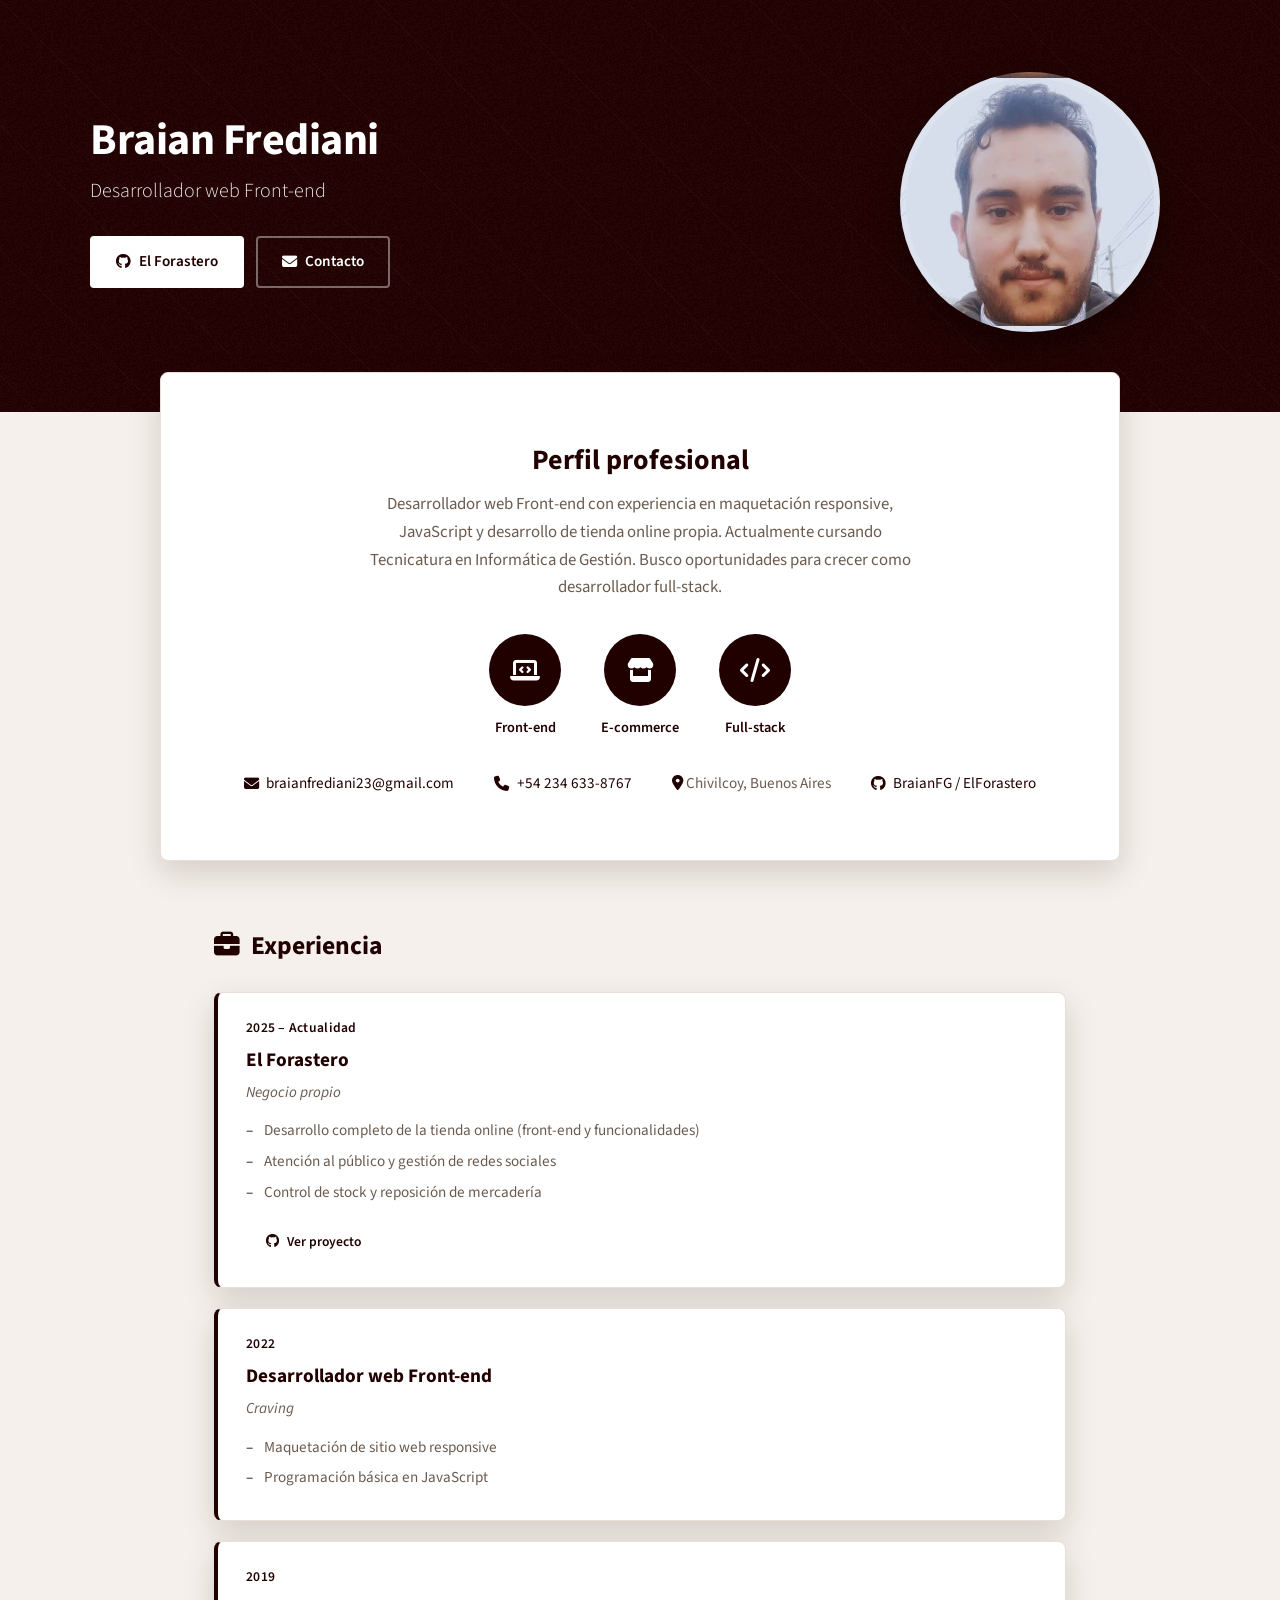
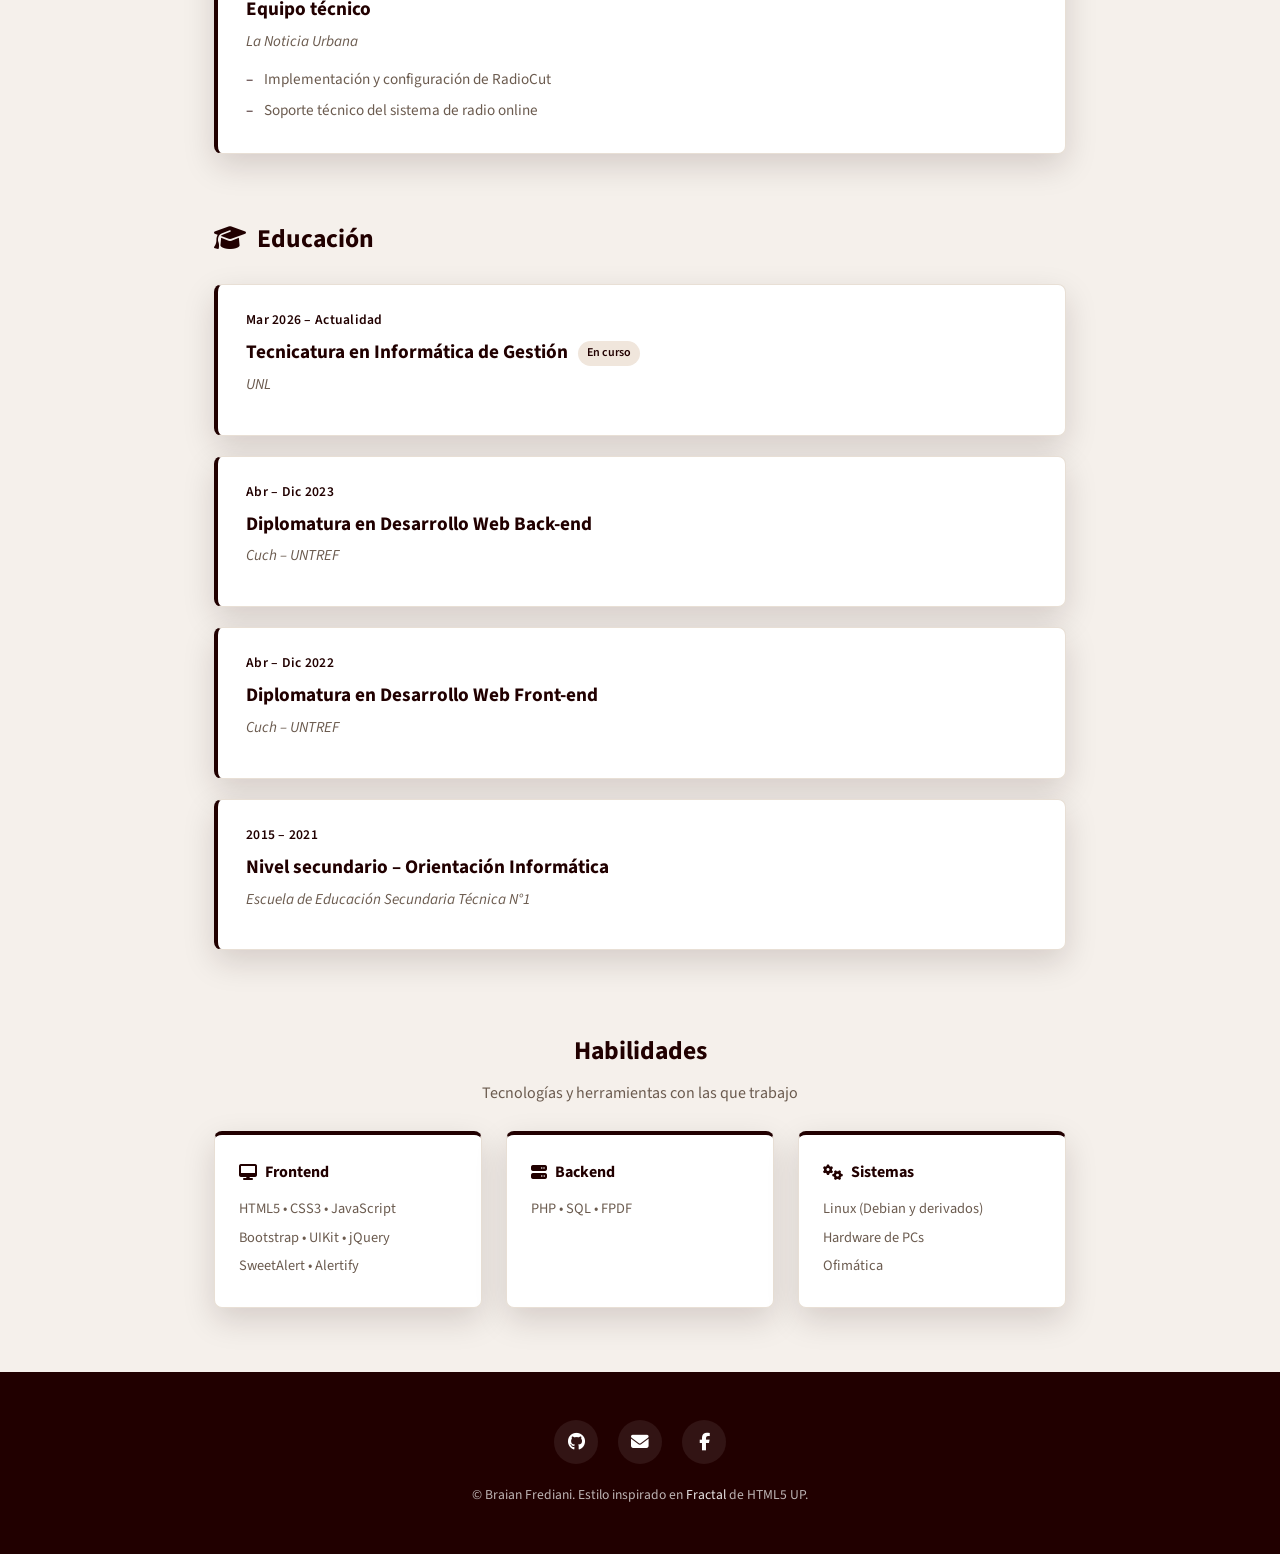
==== braian/index.html @ c2167bab "Update index.html" ====
<!DOCTYPE html>
<html lang="es">
<head>
  <meta charset="UTF-8">
  <meta name="viewport" content="width=device-width, initial-scale=1.0">
  <title>Braian Frediani | Desarrollador Front-end</title>
  <!-- Descripción SEO -->
  <meta name="description" content="Desarrollador web Front-end con experiencia en maquetación responsive, JavaScript y desarrollo de tienda online propia. Actualmente cursando Tecnicatura en Informática de Gestión. Busco oportunidades para crecer como desarrollador full-stack.">
  <meta name="author" content="Braian Frediani">
  <!-- Open Graph -->
  <meta property="og:type" content="website">
  <meta property="og:title" content="Braian Frediani | Desarrollador Front-end">
  <meta property="og:description" content="Desarrollador web Front-end con experiencia en maquetación responsive, JavaScript y desarrollo de tienda online propia. Actualmente cursando Tecnicatura en Informática de Gestión. Busco oportunidades para crecer como desarrollador full-stack.">
  <meta property="og:image" content="images/braian.jpeg">
  <meta property="og:image:alt" content="Foto de Braian Frediani">
  <meta property="og:locale" content="es_AR">
  <!-- Twitter Card -->
  <meta name="twitter:card" content="summary">
  <meta name="twitter:title" content="Braian Frediani | Desarrollador Front-end">
  <meta name="twitter:description" content="Desarrollador web Front-end con experiencia en maquetación responsive, JavaScript y desarrollo de tienda online propia. Actualmente cursando Tecnicatura en Informática de Gestión. Busco oportunidades para crecer como desarrollador full-stack.">
  <meta name="twitter:image" content="images/braian.jpeg">
  <link rel="preconnect" href="https://fonts.googleapis.com">
  <link rel="preconnect" href="https://fonts.gstatic.com" crossorigin>
  <link href="https://fonts.googleapis.com/css2?family=Source+Sans+3:wght@300;400;600;700&display=swap" rel="stylesheet">
  <link rel="stylesheet" href="https://cdnjs.cloudflare.com/ajax/libs/font-awesome/6.5.1/css/all.min.css">
  <style>
    :root {
      --bg: #f5f0eb;
      --white: #ffffff;
      --text: #210000;
      --muted: #6b5b4f;
      --accent: #210000;
      --accent-dark: #210000;
      --accent-light: #3a1a0a;
      --dark: #210000;
      --dark-soft: #3a1a0a;
      --border: #e8dfd5;
      --shadow: 0 0.5rem 1.5rem rgba(33, 0, 0, 0.12);
      --card-shadow: 0 0.75rem 2rem rgba(33, 0, 0, 0.15);
    }
    * {
      margin: 0;
      padding: 0;
      box-sizing: border-box;
    }
    html {
      scroll-behavior: smooth;
    }
    body {
      font-family: 'Source Sans 3', system-ui, -apple-system, sans-serif;
      background: var(--bg);
      color: var(--text);
      line-height: 1.65;
      font-size: 16px;
    }
    a {
      color: var(--accent);
      text-decoration: none;
      transition: color 0.2s;
    }
    a:hover {
      color: var(--accent-light);
    }

    /* ========== HEADER (estilo Fractal) ========== */
    #header {
      background: #210000;
      color: #fff;
      padding: 4.5rem 2rem 5rem;
      position: relative;
      overflow: hidden;
        background-image: url('../assets/css/images/overlay.png'), url('../assets/css/images/pattern-size1.svg');
    }
    #header .inner {
      max-width: 1100px;
      margin: 0 auto;
      display: grid;
      grid-template-columns: 1fr 320px;
      gap: 3rem;
      align-items: center;
    }
    #header h1 {
      font-size: 2.75rem;
      font-weight: 700;
      letter-spacing: -0.5px;
      line-height: 1.15;
      margin-bottom: 0.5rem;
    }
    #header h1 a {
      color: #fff;
      text-decoration: none;
    }
    #header .role {
      font-size: 1.25rem;
      font-weight: 300;
      opacity: 0.9;
      margin-bottom: 1.75rem;
    }
    #header .actions {
      list-style: none;
      display: flex;
      flex-wrap: wrap;
      gap: 0.75rem;
    }

    .button {
      display: inline-flex;
      align-items: center;
      gap: 0.5rem;
      padding: 0.7rem 1.5rem;
      border-radius: 4px;
      font-weight: 600;
      font-size: 0.95rem;
      transition: all 0.2s;
      border: 2px solid transparent;
      cursor: pointer;
    }
    .button.primary {
      background: #fff;
      color: #210000;
    }
    .button.primary:hover {
      background: #f0e6dc;
      color: #210000;
    }
    .button.secondary {
      background: transparent;
      border-color: rgba(255,255,255,0.4);
      color: #fff;
    }
    .button.secondary:hover {
      border-color: #fff;
      color: #fff;
    }
    /* Avatar estilo círculo */
    .header-avatar {
      width: 260px;
      height: 260px;
      border-radius: 50%;
      background-image: url('../images/braian.jpeg');
      background-size: cover;
      background-position: center;
      border: 6px solid rgba(255,255,255,0.15);
      box-shadow: 0 1rem 2.5rem rgba(0,0,0,0.4);
      margin: 0 auto;
    }
    /* ========== SECCIONES ========== */
    .wrapper {
      max-width: 900px;
      margin: 0 auto;
      padding: 4rem 1.5rem;
    }
    .wrapper.special {
      text-align: center;
      background: var(--white);
      box-shadow: var(--card-shadow);
      margin-top: -2.5rem;
      border-radius: 8px;
      position: relative;
      z-index: 2;
      max-width: 960px;
      border: 1px solid var(--border);
    }
    .wrapper.special h2 {
      font-size: 1.75rem;
      font-weight: 700;
      color: var(--dark);
      margin-bottom: 0.5rem;
    }
    .wrapper.special p.lead {
      color: var(--muted);
      max-width: 560px;
      margin: 0 auto 2rem;
      font-size: 1.05rem;
    }
    /* Iconos estilo Fractal */
    .icons-major {
      list-style: none;
      display: flex;
      justify-content: center;
      flex-wrap: wrap;
      gap: 2.5rem;
      margin-top: 1.5rem;
    }
    .icons-major li {
      text-align: center;
    }
    .icons-major .icon {
      display: inline-flex;
      align-items: center;
      justify-content: center;
      width: 4.5rem;
      height: 4.5rem;
      border-radius: 50%;
      background: var(--accent);
      color: #fff;
      font-size: 1.5rem;
      margin-bottom: 0.6rem;
      transition: transform 0.2s, background 0.2s;
    }
    .icons-major li:hover .icon {
      transform: scale(1.08);
      background: var(--accent-light);
    }
    .icons-major span.label {
      display: block;
      font-size: 0.9rem;
      font-weight: 600;
      color: var(--dark);
    }
    /* Contacto rápido */
    .contact-bar {
      display: flex;
      flex-wrap: wrap;
      justify-content: center;
      gap: 1.5rem 2.5rem;
      margin-top: 2rem;
      font-size: 0.95rem;
      color: var(--muted);
    }
    .contact-bar a {
      display: inline-flex;
      align-items: center;
      gap: 0.45rem;
      color: var(--text);
    }
    .contact-bar a:hover {
      color: var(--accent);
    }
    .contact-bar i {
      color: var(--accent);
    }
    /* ========== CARDS DE EXPERIENCIA / EDUCACIÓN ========== */
    .cards-grid {
      display: grid;
      grid-template-columns: 1fr;
      gap: 1.25rem;
      margin-top: 0.5rem;
    }
    .exp-card {
      background: var(--white);
      border-radius: 8px;
      padding: 1.5rem 1.75rem;
      box-shadow: var(--card-shadow);
      border: 1px solid var(--border);
      border-left: 4px solid var(--accent);
      transition: transform 0.2s, box-shadow 0.2s;
      text-align: left;
    }
    .exp-card:hover {
      transform: translateY(-2px);
      box-shadow: 0 1rem 2.5rem rgba(33, 0, 0, 0.18);
    }
    .exp-card .meta {
      font-size: 0.85rem;
      color: var(--accent);
      font-weight: 600;
      margin-bottom: 0.35rem;
      letter-spacing: 0.02em;
    }
    .exp-card h3 {
      font-size: 1.2rem;
      font-weight: 700;
      color: var(--dark);
      margin-bottom: 0.2rem;
    }
    .exp-card .company {
      font-style: italic;
      color: var(--muted);
      font-size: 0.95rem;
      margin-bottom: 0.85rem;
    }
    .exp-card ul {
      list-style: none;
      padding-left: 0;
      margin-bottom: 0;
    }
    .exp-card ul li {
      position: relative;
      padding-left: 1.15rem;
      margin-bottom: 0.35rem;
      color: var(--muted);
      font-size: 0.95rem;
    }
    .exp-card ul li::before {
      content: "–";
      position: absolute;
      left: 0;
      color: var(--accent);
    }
    .exp-card .card-actions {
      margin-top: 1rem;
    }
    .badge {
      display: inline-block;
      background: #f0e6dc;
      color: var(--dark);
      font-size: 0.75rem;
      font-weight: 600;
      padding: 0.15rem 0.55rem;
      border-radius: 999px;
      margin-left: 0.4rem;
      vertical-align: middle;
    }
    /* Skills grid */
    .skills-grid {
      display: grid;
      grid-template-columns: repeat(auto-fit, minmax(220px, 1fr));
      gap: 1.5rem;
      margin-top: 1.5rem;
    }
    .skill-card {
      background: var(--white);
      border-radius: 8px;
      padding: 1.5rem;
      box-shadow: var(--card-shadow);
      border: 1px solid var(--border);
      border-top: 4px solid var(--accent);
      transition: transform 0.2s, box-shadow 0.2s;
    }
    .skill-card:hover {
      transform: translateY(-3px);
      box-shadow: 0 1rem 2.5rem rgba(33, 0, 0, 0.2);
    }
    .skill-card h4 {
      font-size: 1rem;
      font-weight: 700;
      margin-bottom: 0.75rem;
      color: var(--dark);
      display: flex;
      align-items: center;
      gap: 0.5rem;
    }
    .skill-card h4 i {
      color: var(--accent);
    }
    .skill-card ul {
      list-style: none;
      font-size: 0.9rem;
      color: var(--muted);
    }
    .skill-card ul li {
      margin-bottom: 0.3rem;
    }
    /* Section titles */
    .section-title {
      font-size: 1.6rem;
      font-weight: 700;
      color: var(--dark);
      margin-bottom: 1.5rem;
    }
    .section-title i {
      color: var(--accent);
      margin-right: 0.4rem;
    }
    /* ========== FOOTER ========== */
    #footer {
      background: #210000;
      color: rgba(255,255,255,0.7);
      text-align: center;
      padding: 3rem 1.5rem;
    }
    #footer .icons {
      list-style: none;
      display: flex;
      justify-content: center;
      gap: 1.25rem;
      margin-bottom: 1.25rem;
    }
    #footer .icons a {
      display: inline-flex;
      align-items: center;
      justify-content: center;
      width: 2.75rem;
      height: 2.75rem;
      border-radius: 50%;
      background: rgba(255,255,255,0.08);
      color: #fff;
      font-size: 1.1rem;
      transition: background 0.2s;
    }
    #footer .icons a:hover {
      background: rgba(255,255,255,0.2);
      color: #fff;
    }
    #footer .copyright {
      font-size: 0.85rem;
    }
    #footer .copyright a {
      color: rgba(255,255,255,0.9);
    }
    /* ========== RESPONSIVE ========== */
    @media (max-width: 900px) {
      #header .inner {
        grid-template-columns: 1fr;
        text-align: center;
      }
      .header-avatar {
        width: 200px;
        height: 200px;
        order: -1;
      }
      #header .actions {
        justify-content: center;
      }
      #header h1 {
        font-size: 2.2rem;
      }
    }
    @media (max-width: 480px) {
      #header {
        padding: 3rem 1.25rem 4rem;
      }
      #header h1 {
        font-size: 1.85rem;
      }
      .wrapper.special {
        margin-top: -1.5rem;
        padding: 2.5rem 1.25rem;
      }
      .icons-major {
        gap: 1.5rem;
      }
      .exp-card {
        padding: 1.25rem 1.35rem;
      }
    }
  </style>
</head>
<body>
  <!-- Header estilo Fractal -->
  <header id="header">
    <div class="inner">
      <div class="content">
        <h1><a href="#">Braian Frediani</a></h1>
        <p class="role">Desarrollador web Front-end</p>
        <ul class="actions">
          <li>
            <a href="https://github.com/BraianFG/ElForastero" target="_blank" rel="noopener" class="button primary">
              <i class="fab fa-github"></i> El Forastero
            </a>
          </li>
          <li>
            <a href="mailto:braianfrediani23@gmail.com" class="button secondary">
              <i class="fas fa-envelope"></i> Contacto
            </a>
          </li>
        </ul>
      </div>
      <div class="header-avatar" role="img" aria-label="Foto de Braian Frediani"></div>
    </div>
  </header>

  <!-- Sección especial: Perfil + Contacto -->
  <section class="wrapper special">
    <h2>Perfil profesional</h2>
    <p class="lead">
      Desarrollador web Front-end con experiencia en maquetación responsive, JavaScript y desarrollo de tienda online propia. Actualmente cursando Tecnicatura en Informática de Gestión. Busco oportunidades para crecer como desarrollador full-stack.
    </p>
    <ul class="icons-major">
      <li>
        <span class="icon"><i class="fas fa-laptop-code"></i></span>
        <span class="label">Front-end</span>
      </li>
      <li>
        <span class="icon"><i class="fas fa-store"></i></span>
        <span class="label">E-commerce</span>
      </li>
      <li>
        <span class="icon"><i class="fas fa-code"></i></span>
        <span class="label">Full-stack</span>
      </li>
    </ul>
    <div class="contact-bar">
      <a href="mailto:braianfrediani23@gmail.com"><i class="fas fa-envelope"></i> braianfrediani23@gmail.com</a>
      <a href="tel:+542346338767"><i class="fas fa-phone"></i> +54 234 633-8767</a>
      <span><i class="fas fa-map-marker-alt"></i> Chivilcoy, Buenos Aires</span>
      <a href="https://github.com/BraianFG/ElForastero" target="_blank" rel="noopener"><i class="fab fa-github"></i> BraianFG / ElForastero</a>
    </div>
  </section>

  <!-- Experiencia -->
  <section class="wrapper" id="experiencia">
    <h2 class="section-title">
      <i class="fas fa-briefcase"></i> Experiencia
    </h2>
    <div class="cards-grid">
      <article class="exp-card">
        <div class="meta">2025 – Actualidad</div>
        <h3>El Forastero</h3>
        <div class="company">Negocio propio</div>
        <ul>
          <li>Desarrollo completo de la tienda online (front-end y funcionalidades)</li>
          <li>Atención al público y gestión de redes sociales</li>
          <li>Control de stock y reposición de mercadería</li>
        </ul>
        <div class="card-actions">
          <a href="https://github.com/BraianFG/ElForastero" target="_blank" rel="noopener" class="button primary" style="font-size:0.85rem; padding:0.5rem 1.1rem;">
            <i class="fab fa-github"></i> Ver proyecto
          </a>
        </div>
      </article>

      <article class="exp-card">
        <div class="meta">2022</div>
        <h3>Desarrollador web Front-end</h3>
        <div class="company">Craving</div>
        <ul>
          <li>Maquetación de sitio web responsive</li>
          <li>Programación básica en JavaScript</li>
        </ul>
      </article>

      <article class="exp-card">
        <div class="meta">2019</div>
        <h3>Equipo técnico</h3>
        <div class="company">La Noticia Urbana</div>
        <ul>
          <li>Implementación y configuración de RadioCut</li>
          <li>Soporte técnico del sistema de radio online</li>
        </ul>
      </article>
    </div>
  </section>

  <!-- Educación -->
  <section class="wrapper" style="padding-top:0;" id="educacion">
    <h2 class="section-title">
      <i class="fas fa-graduation-cap"></i> Educación
    </h2>
    <div class="cards-grid">
      <article class="exp-card">
        <div class="meta">Mar 2026 – Actualidad</div>
        <h3>Tecnicatura en Informática de Gestión <span class="badge">En curso</span></h3>
        <div class="company">UNL</div>
      </article>

      <article class="exp-card">
        <div class="meta">Abr – Dic 2023</div>
        <h3>Diplomatura en Desarrollo Web Back-end</h3>
        <div class="company">Cuch – UNTREF</div>
      </article>

      <article class="exp-card">
        <div class="meta">Abr – Dic 2022</div>
        <h3>Diplomatura en Desarrollo Web Front-end</h3>
        <div class="company">Cuch – UNTREF</div>
      </article>

      <article class="exp-card">
        <div class="meta">2015 – 2021</div>
        <h3>Nivel secundario – Orientación Informática</h3>
        <div class="company">Escuela de Educación Secundaria Técnica N°1</div>
      </article>
    </div>
  </section>

  <!-- Habilidades -->
  <section class="wrapper" style="padding-top:1rem; padding-bottom:4rem;" id="habilidades">
    <h2 class="section-title" style="text-align:center; margin-bottom:0.5rem;">
      Habilidades
    </h2>
    <p style="text-align:center; color:var(--muted); margin-bottom:1.5rem;">Tecnologías y herramientas con las que trabajo</p>
    <div class="skills-grid">
      <div class="skill-card">
        <h4><i class="fas fa-desktop"></i> Frontend</h4>
        <ul>
          <li>HTML5 • CSS3 • JavaScript</li>
          <li>Bootstrap • UIKit • jQuery</li>
          <li>SweetAlert • Alertify</li>
        </ul>
      </div>
      <div class="skill-card">
        <h4><i class="fas fa-server"></i> Backend</h4>
        <ul>
          <li>PHP • SQL • FPDF</li>
        </ul>
      </div>
      <div class="skill-card">
        <h4><i class="fas fa-cogs"></i> Sistemas</h4>
        <ul>
          <li>Linux (Debian y derivados)</li>
          <li>Hardware de PCs</li>
          <li>Ofimática</li>
        </ul>
      </div>
    </div>
  </section>

  <!-- Footer -->
  <footer id="footer">
    <ul class="icons">
      <li>
        <a href="https://github.com/BraianFG/ElForastero" target="_blank" rel="noopener" title="GitHub">
          <i class="fab fa-github"></i>
        </a>
      </li>
      <li>
        <a href="mailto:braianfrediani23@gmail.com" title="Email">
          <i class="fas fa-envelope"></i>
        </a>
      </li>
      <li>
        <a href="https://www.facebook.com/profile.php?id=100039770924026" target="_blank" rel="noopener" title="Facebook">
          <i class="fab fa-facebook-f"></i>
        </a>
      </li>
    </ul>
    <p class="copyright">
      &copy; Braian Frediani. Estilo inspirado en <a href="https://html5up.net/fractal" target="_blank" rel="noopener">Fractal</a> de HTML5 UP.
    </p>
  </footer>
</body>
</html>
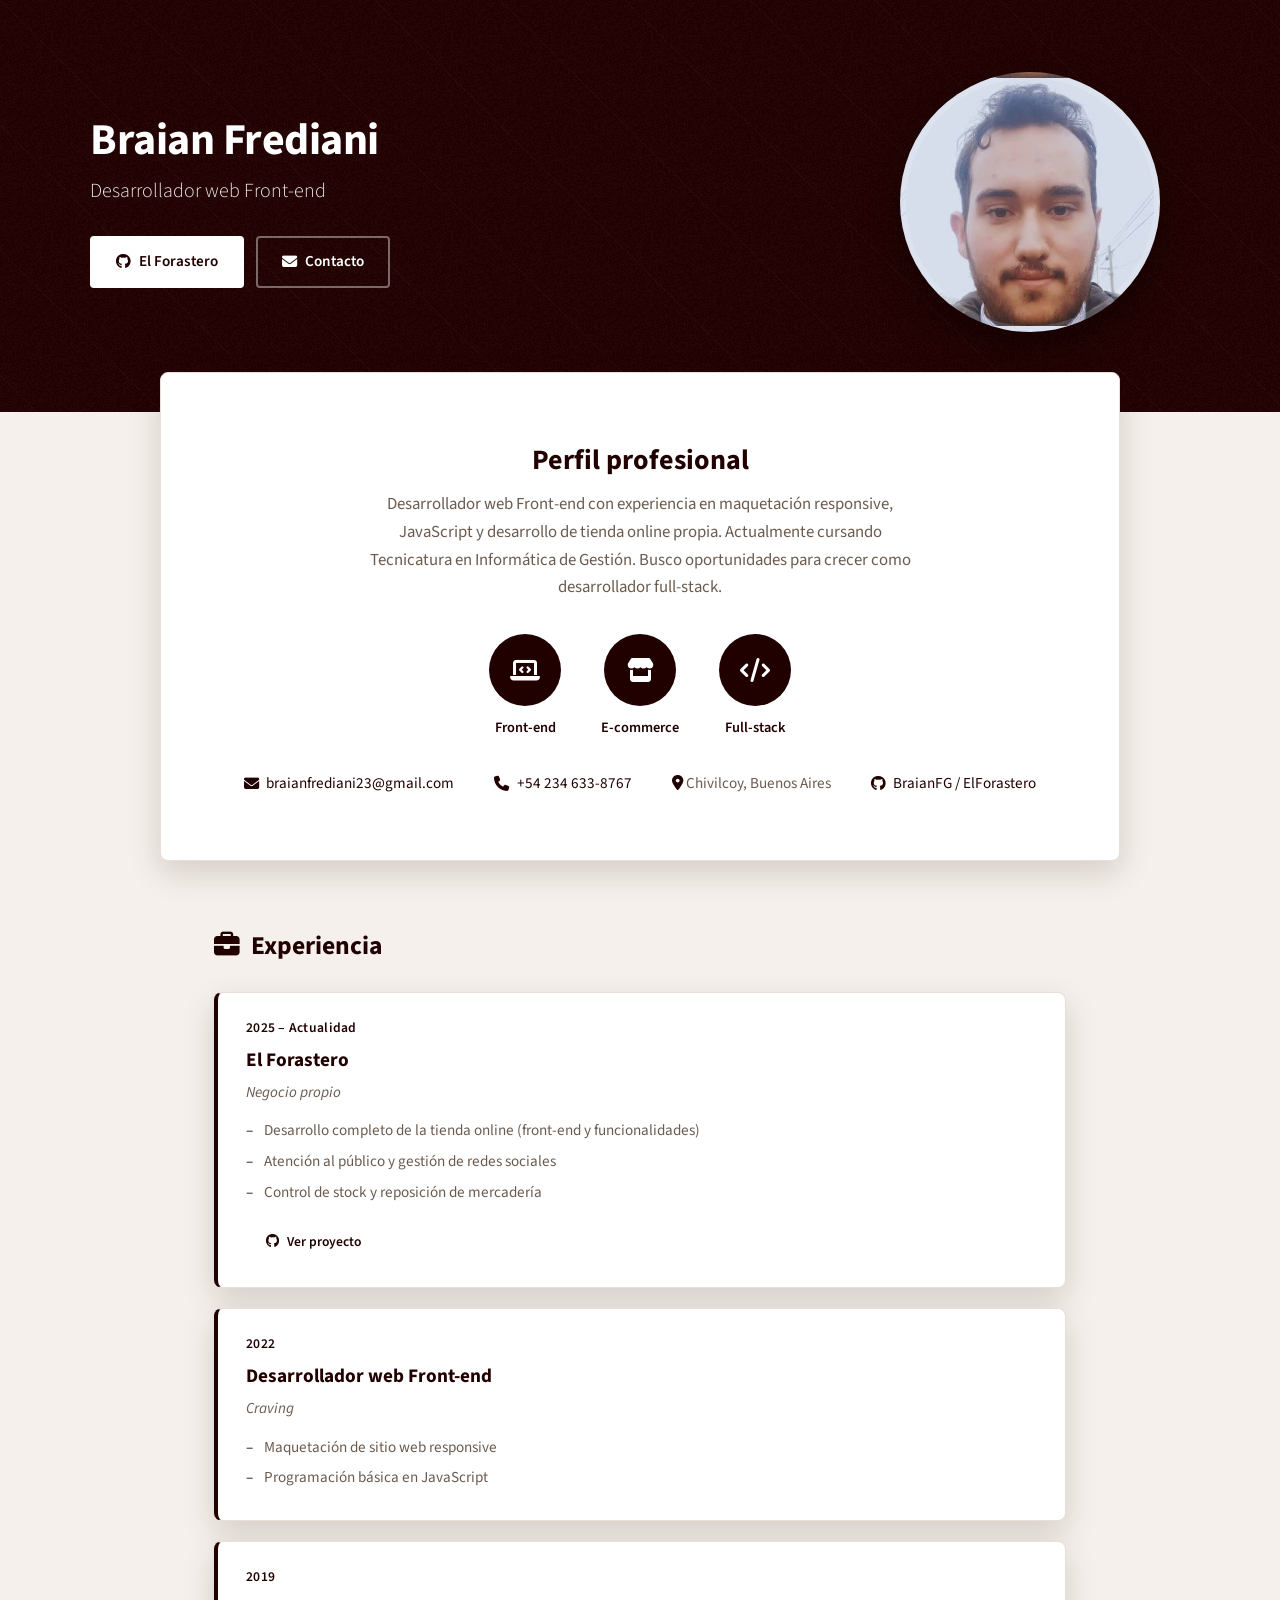
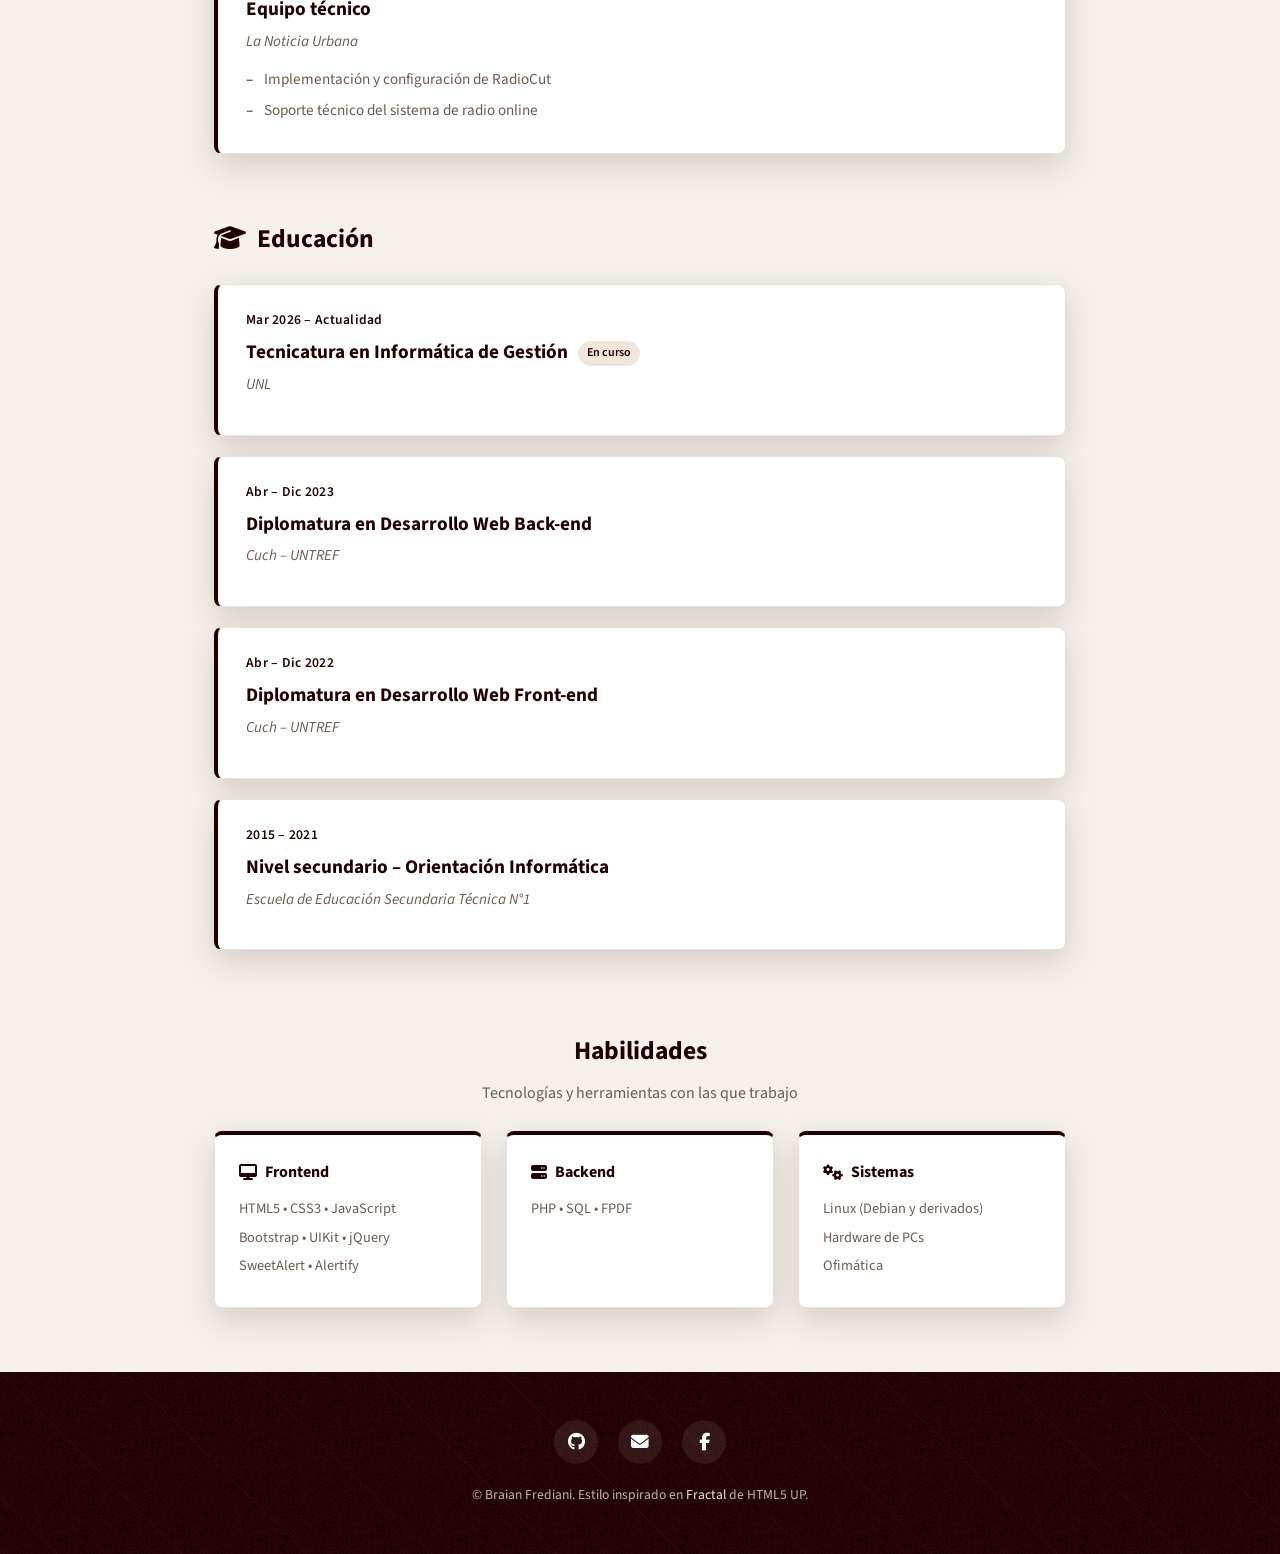
==== commit 95f05286: "Update index.html" ====
--- a/braian/index.html
+++ b/braian/index.html
@@ -356,6 +356,7 @@
     /* ========== FOOTER ========== */
     #footer {
       background: #210000;
+      background-image: url('../assets/css/images/overlay.png'), url('../assets/css/images/pattern-size1.svg');
       color: rgba(255,255,255,0.7);
       text-align: center;
       padding: 3rem 1.5rem;
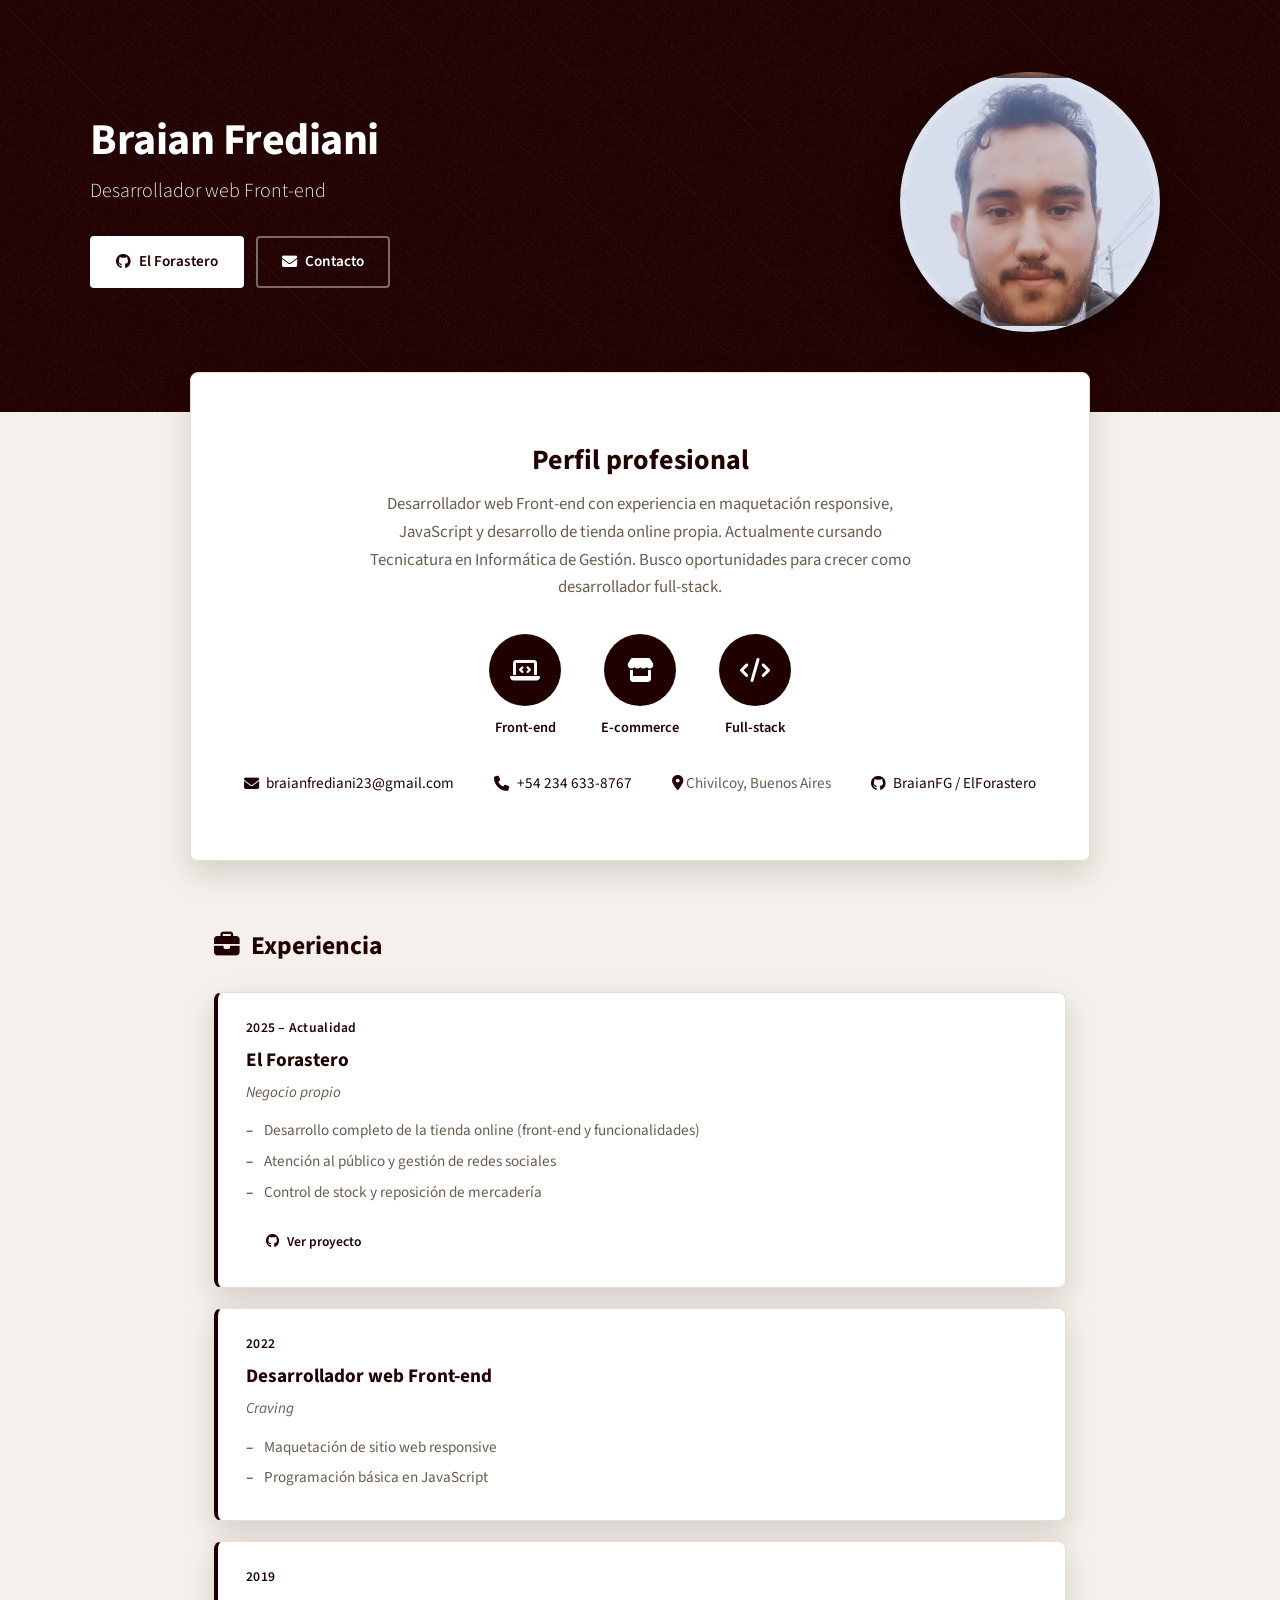
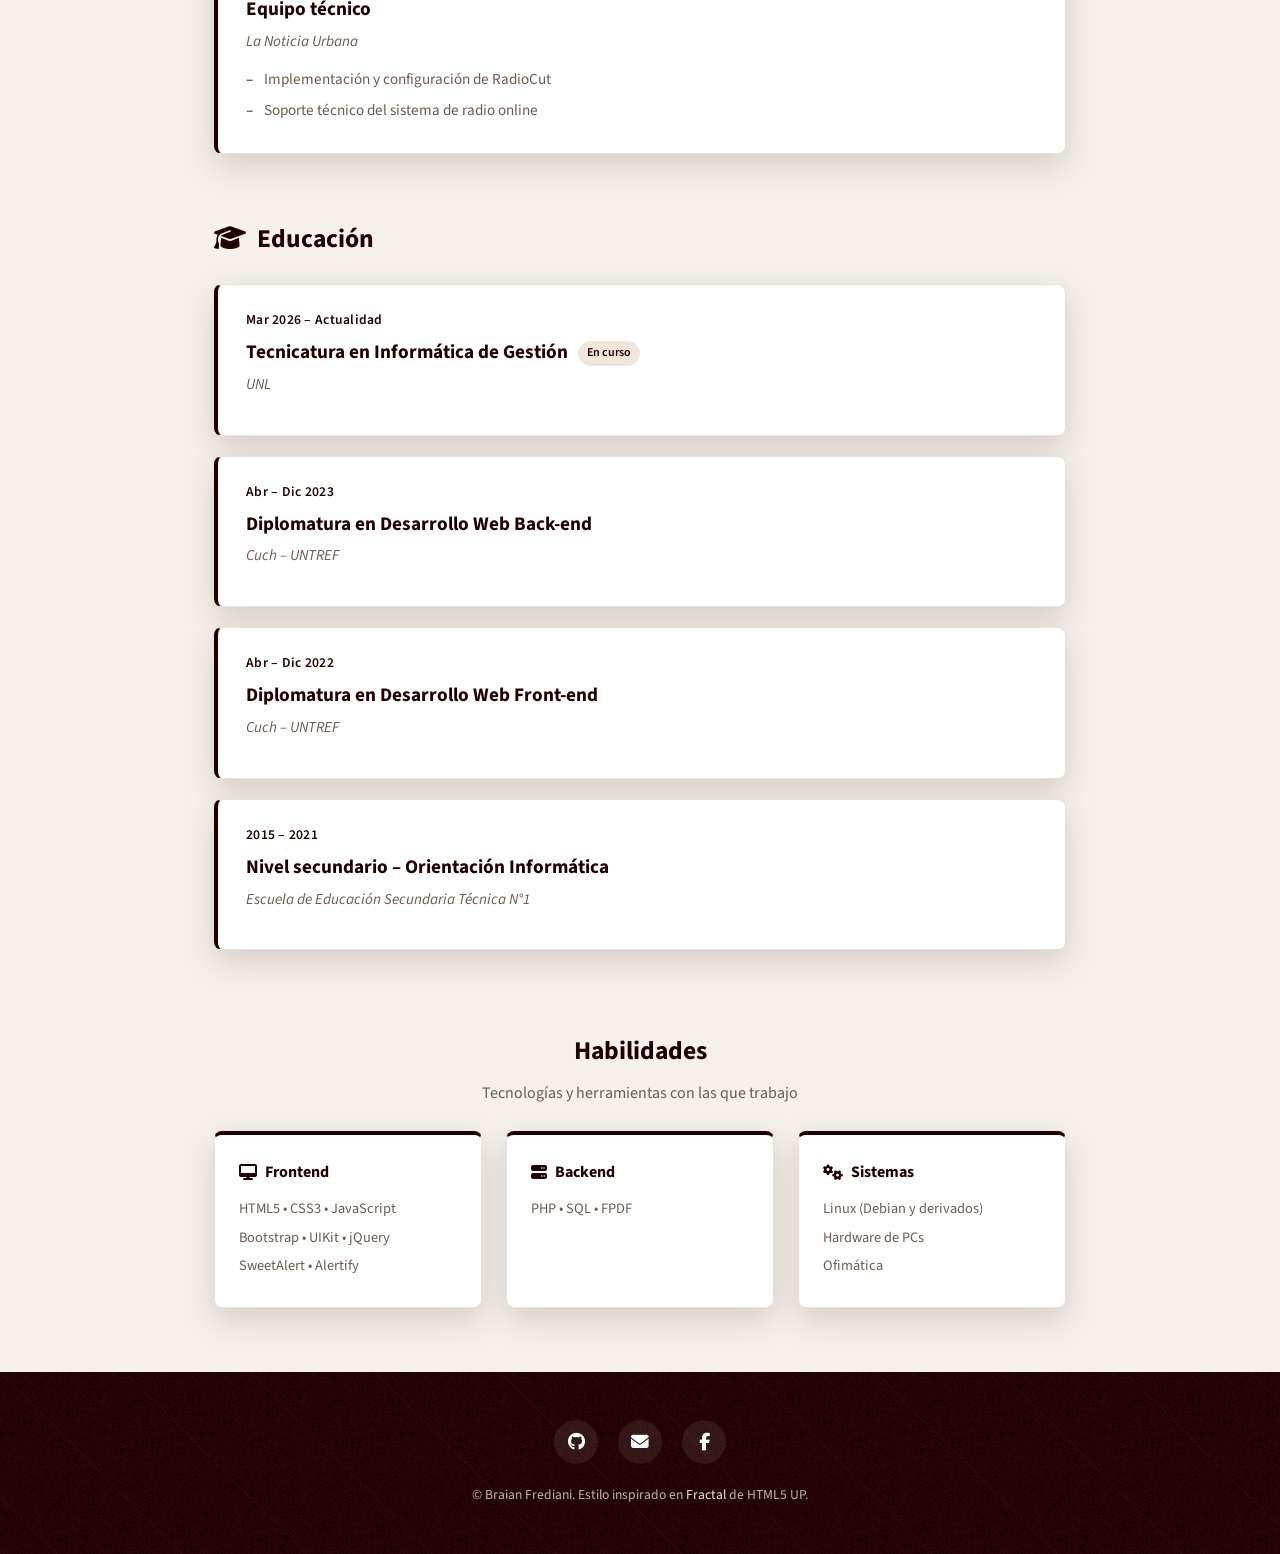
==== commit 9910d3a6: "Update index.html" ====
--- a/braian/index.html
+++ b/braian/index.html
@@ -158,7 +158,7 @@
       border-radius: 8px;
       position: relative;
       z-index: 2;
-      max-width: 960px;
+      max-width: 900px;
       border: 1px solid var(--border);
     }
     .wrapper.special h2 {
